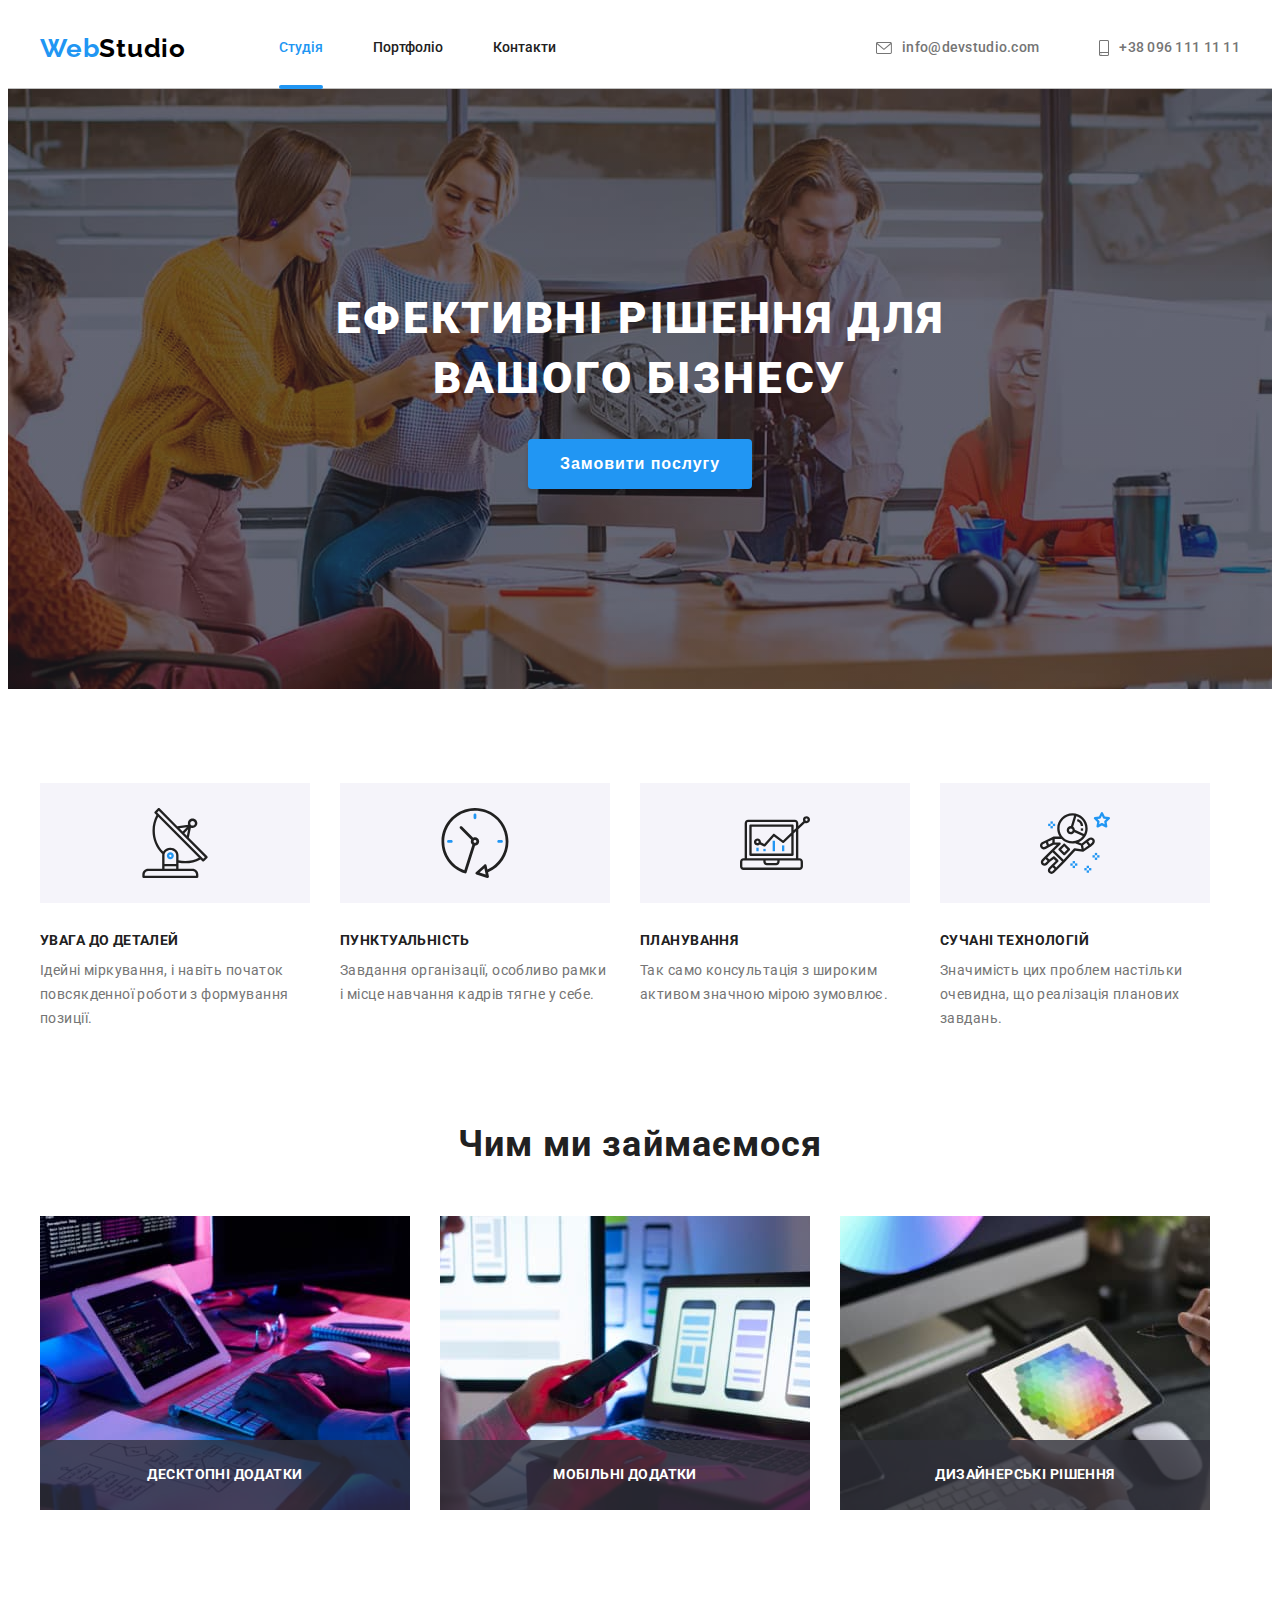
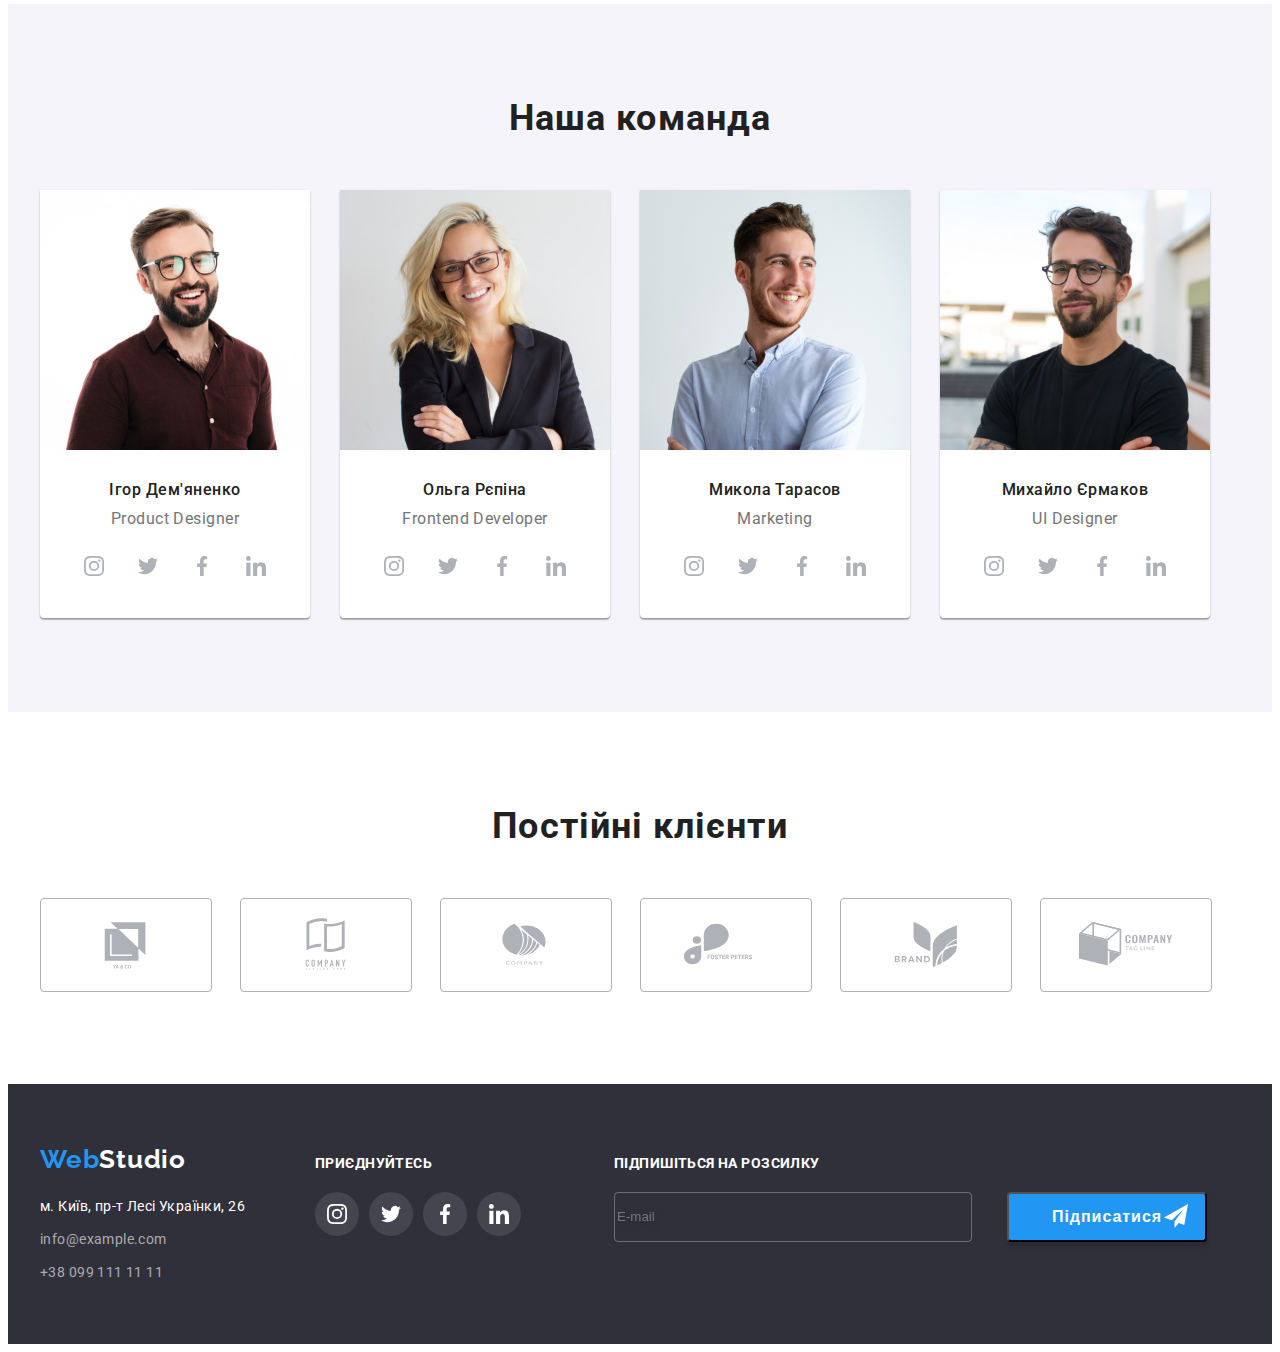
==== index.html @ d1cb7e13 "hw6" ====
<!DOCTYPE html>
<html lang="uk">
	<head>
		<meta charset="UTF-8" />
		<meta http-equiv="X-UA-Compatible" content="IE=edge" />
		<meta name="viewport" content="width=device-width, initial-scale=1.0" />
		<title>homework02</title>
		<link rel="preconnect" href="https://fonts.googleapis.com" />
		<link rel="preconnect" href="https://fonts.gstatic.com" crossorigin />
		<link
			href="https://fonts.googleapis.com/css2?family=Raleway:wght@700&family=Roboto:wght@400;500;700;900&display=swap"
			rel="stylesheet"
		/>
		<link
			rel="stylesheet"
			href="https://cdnjs.cloudflare.com/ajax/libs/modern-normalize/1.1.0/modern-normalize.min.css"
			integrity="sha512-wpPYUAdjBVSE4KJnH1VR1HeZfpl1ub8YT/NKx4PuQ5NmX2tKuGu6U/JRp5y+Y8XG2tV+wKQpNHVUX03MfMFn9Q=="
			crossorigin="anonymous"
			referrerpolicy="no-referrer"
		/>
		<link rel="stylesheet" href="./css/styles.css" />
	</head>
	<body>
		<header class="header">
			<div class="container main-nav">
				<a href="./" class="logo link"><span class="loggo">Web</span>Studio</a>
				<nav class="header-nav">
					<ul class="header-list-nav list">
						<li class="item">
							<a href="" class="header-item link header-item-current current"> Студія</a>
						</li>
						<li class="item"><a href="./portfolio.html" class="header-item link"> Портфоліо</a></li>
						<li class="item"><a href="" class="header-item link"> Контакти</a></li>
					</ul>
				</nav>
				<ul class="header-list list">
					<li class="header-iten">
						<a href="mailto:info@devstudio.com" class="header-lisk link" link
							><svg class="header-icon" width="16" , height="12">
								<use href="./images/icons.svg#icon-envelope"></use>
							</svg>
							info@devstudio.com
						</a>
					</li>
					<li class="header-iten">
						<a href="tel:+380961111111" class="header-lisk link"
							><svg class="header-icon" width="10" , height="16">
								<use href="./images/icons.svg#icon-smartphone1"></use>
							</svg>
							+38 096 111 11 11
						</a>
					</li>
				</ul>
			</div>
		</header>
		<main>
			<section class="essential">
				<div class="container">
					<h1 class="essential-titel">
						Ефективні рішення для <br />
						вашого бізнесу
					</h1>
					<button type="button" class="essential-btn" data-modal-open>Замовити послугу</button>
				</div>
			</section>
			<section class="section">
				<div class="container">
					<h2 class="potfolio-title"></h2>
					<ul class="content-list list">
						<li class="content-item">
							<div class="potfolio-icon">
								<svg class="team-soc-icon" width="70" , height="70">
									<use href="./images/icons.svg#icon-antenna"></use>
								</svg>
							</div>
							<h3 class="content-title">Увага до деталей</h3>
							<p class="content-pre-title">
								Ідейні міркування, і навіть початок повсякденної роботи з формування позиції.
							</p>
						</li>
						<li class="content-item">
							<div class="potfolio-icon">
								<svg class="team-soc-icon" width="70" , height="70">
									<use href="./images/icons.svg#icon-clock"></use>
								</svg>
							</div>
							<h3 class="content-title">Пунктуальність</h3>
							<p class="content-pre-title">
								Завдання організації, особливо рамки і місце навчання кадрів тягне у себе.
							</p>
						</li>
						<li class="content-item">
							<div class="potfolio-icon">
								<svg class="team-soc-icon" width="70" , height="70">
									<use href="./images/icons.svg#icon-diagram"></use>
								</svg>
							</div>
							<h3 class="content-title">Планування</h3>
							<p class="content-pre-title">
								Так само консультація з широким активом значною мірою зумовлює.
							</p>
						</li>
						<li class="content-item">
							<div class="potfolio-icon">
								<svg class="team-soc-icon" width="70" , height="70">
									<use href="./images/icons.svg#icon-astronaut"></use>
								</svg>
							</div>
							<h3 class="content-title">Сучані технологій</h3>
							<p class="content-pre-title">
								Значимість цих проблем настільки очевидна, що реалізація планових завдань.
							</p>
						</li>
					</ul>
				</div>
			</section>
			<section class="section foto">
				<div class="container">
					<h2 class="foto-work">Чим ми займаємося</h2>
					<ul class="foto-list list">
						<li class="foto-item">
							<div class="foto-bottom">
								<img src="./images/box1.jpg" alt="box1" width="370" />
								<p class="work-lister">Десктопні додатки</p>
							</div>
						</li>
						<li class="foto-item">
							<div class="foto-bottom">
								<img src="./images/box2.jpg" alt="box2" width="370" />
								<p class="work-lister">Мобільні додатки</p>
							</div>
						</li>
						<li class="foto-item">
							<div class="foto-bottom">
								<img src="./images/box3.jpg" alt="box3" width="370" />
								<p class="work-lister">Дизайнерські рішення</p>
							</div>
						</li>
					</ul>
				</div>
			</section>
			<section class="section team">
				<div class="container">
					<h2 class="team-title">Наша команда</h2>
					<ul class="team-list list">
						<li class="team-item">
							<img src="./images/person1.jpg" alt="about" width="270" />
							<div class="team-data">
								<h3 class="team-name">Ігор Дем'яненко</h3>
								<p class="team-profession">Product Designer</p>
								<ul class="team-soc list">
									<li class="team-soc-item">
										<a href="" class="team-soc-link link">
											<svg class="team-soc-icon" width="20" , height="20">
												<use href="./images/icons.svg#icon-instagram"></use>
											</svg>
										</a>
									</li>
									<li class="team-soc-item">
										<a href="" class="team-soc-link link">
											<svg class="team-soc-icon" width="20" , height="20">
												<use href="./images/icons.svg#icon-twitter	"></use>
											</svg>
										</a>
									</li>
									<li class="team-soc-item">
										<a href="" class="team-soc-link link"
											><svg class="team-soc-icon" width="20" , height="20">
												<use href="./images/icons.svg#icon-facebook"></use>
											</svg>
										</a>
									</li>
									<li class="team-soc-item">
										<a href="" class="team-soc-link link"
											><svg class="team-soc-icon" width="20" , height="20">
												<use href="./images/icons.svg#icon-linkedin"></use>
											</svg>
										</a>
									</li>
								</ul>
							</div>
						</li>
						<li class="team-item">
							<img src="./images/person2.jpg" alt="about" width="270" />
							<div class="team-data">
								<h3 class="team-name">Ольга Рєпіна</h3>
								<p class="team-profession">Frontend Developer</p>
								<ul class="team-soc list">
									<li class="team-soc-item">
										<a href="" class="team-soc-link link">
											<svg class="team-soc-icon" width="20" , height="20">
												<use href="./images/icons.svg#icon-instagram"></use>
											</svg>
										</a>
									</li>
									<li class="team-soc-item">
										<a href="" class="team-soc-link link">
											<svg class="team-soc-icon" width="20" , height="20">
												<use href="./images/icons.svg#icon-twitter	"></use>
											</svg>
										</a>
									</li>
									<li class="team-soc-item">
										<a href="" class="team-soc-link link"
											><svg class="team-soc-icon" width="20" , height="20">
												<use href="./images/icons.svg#icon-facebook"></use>
											</svg>
										</a>
									</li>
									<li class="team-soc-item">
										<a href="" class="team-soc-link link"
											><svg class="team-soc-icon" width="20" , height="20">
												<use href="./images/icons.svg#icon-linkedin"></use>
											</svg>
										</a>
									</li>
								</ul>
							</div>
						</li>
						<li class="team-item">
							<img src="./images/person3.jpg" alt="about" width="270" />
							<div class="team-data">
								<h3 class="team-name">Микола Тарасов</h3>
								<p class="team-profession">Marketing</p>
								<ul class="team-soc list">
									<li class="team-soc-item">
										<a href="" class="team-soc-link link">
											<svg class="team-soc-icon" width="20" , height="20">
												<use href="./images/icons.svg#icon-instagram"></use>
											</svg>
										</a>
									</li>
									<li class="team-soc-item">
										<a href="" class="team-soc-link link">
											<svg class="team-soc-icon" width="20" , height="20">
												<use href="./images/icons.svg#icon-twitter	"></use>
											</svg>
										</a>
									</li>
									<li class="team-soc-item">
										<a href="" class="team-soc-link link"
											><svg class="team-soc-icon" width="20" , height="20">
												<use href="./images/icons.svg#icon-facebook"></use>
											</svg>
										</a>
									</li>
									<li class="team-soc-item">
										<a href="" class="team-soc-link link"
											><svg class="team-soc-icon" width="20" , height="20">
												<use href="./images/icons.svg#icon-linkedin"></use>
											</svg>
										</a>
									</li>
								</ul>
							</div>
						</li>
						<li class="team-item">
							<img src="./images/person4.jpg" alt="about" width="270" />
							<div class="team-data">
								<h3 class="team-name">Михайло Єрмаков</h3>
								<p class="team-profession">UI Designer</p>
								<ul class="team-soc list">
									<li class="team-soc-item">
										<a href="" class="team-soc-link link">
											<svg class="team-soc-icon" width="20" , height="20">
												<use href="./images/icons.svg#icon-instagram"></use>
											</svg>
										</a>
									</li>
									<li class="team-soc-item">
										<a href="" class="team-soc-link link">
											<svg class="team-soc-icon" width="20" , height="20">
												<use href="./images/icons.svg#icon-twitter	"></use>
											</svg>
										</a>
									</li>
									<li class="team-soc-item">
										<a href="" class="team-soc-link link"
											><svg class="team-soc-icon" width="20" , height="20">
												<use href="./images/icons.svg#icon-facebook"></use>
											</svg>
										</a>
									</li>
									<li class="team-soc-item">
										<a href="" class="team-soc-link link"
											><svg class="team-soc-icon" width="20" , height="20">
												<use href="./images/icons.svg#icon-linkedin"></use>
											</svg>
										</a>
									</li>
								</ul>
							</div>
						</li>
					</ul>
				</div>
			</section>
			<section class="section client">
				<div class="container">
					<h2 class="client-title">Постійні клієнти</h2>
					<ul class="client-list list">
						<li class="client-item">
							<a href="" class="client-soc-link link">
								<svg class="client-soc-icon" width="106" , height="60">
									<use href="./images/icons.svg#icon-Logo1"></use>
								</svg>
							</a>
						</li>
						<li class="client-item">
							<a href="" class="client-soc-link link">
								<svg class="client-soc-icon" width="106" , height="60">
									<use href="./images/icons.svg#icon-Logo2"></use>
								</svg>
							</a>
						</li>
						<li class="client-item">
							<a href="" class="client-soc-link link">
								<svg class="client-soc-icon" width="106" , height="60">
									<use href="./images/icons.svg#icon-Logo3"></use>
								</svg>
							</a>
						</li>
						<li class="client-item">
							<a href="" class="client-soc-link link">
								<svg class="client-soc-icon" width="106" , height="60">
									<use href="./images/icons.svg#icon-Logo4"></use>
								</svg>
							</a>
						</li>
						<li class="client-item">
							<a href="" class="client-soc-link link">
								<svg class="client-soc-icon" width="106" , height="60">
									<use href="./images/icons.svg#icon-Logo5"></use>
								</svg>
							</a>
						</li>
						<li class="client-item">
							<a href="" class="client-soc-link link">
								<svg class="client-soc-icon" width="106" , height="60">
									<use href="./images/icons.svg#icon-Logo6"></use>
								</svg>
							</a>
						</li>
					</ul>
				</div>
			</section>
		</main>
		<footer class="contacts">
			<div class="container hvdvome">
				<div class="flecsy">
					<a href="./" class="logo-contacts link"><span class="loggo">Web</span>Studio</a>
					<address class="info">
						<ul class="info-list list">
							<li class="info-item">
								<a
									class="info-address link"
									href="https://goo.gl/maps/SW1nA3isdETWnzQe9"
									target="_blank"
									rel="noopener nereferrer nofollow"
								>
									м. Київ, пр-т Лесі Українки, 26
								</a>
							</li>
							<li class="info-item">
								<a href="mailto:info@example.com" class="info-mail link">info@example.com</a>
							</li>
							<li class="info-item">
								<a href="tel:+380991111111" class="info-tel link">+38 099 111 11 11</a>
							</li>
						</ul>
					</address>
				</div>
				<div class="footer-continer flecsy">
					<p class="footer-title">приєднуйтесь</p>
					<ul class="footer-soc list">
						<li class="footer-soc-item">
							<a href="" class="footer-soc-link link">
								<svg class="footer-soc-icon" width="20" , height="20">
									<use href="./images/icons.svg#icon-instagram"></use>
								</svg>
							</a>
						</li>
						<li class="footer-soc-item">
							<a href="" class="footer-soc-link link">
								<svg class="footer-soc-icon" width="20" , height="20">
									<use href="./images/icons.svg#icon-twitter	"></use>
								</svg>
							</a>
						</li>
						<li class="footer-soc-item">
							<a href="" class="footer-soc-link link"
								><svg class="footer-soc-icon" width="20" , height="20">
									<use href="./images/icons.svg#icon-facebook"></use>
								</svg>
							</a>
						</li>
						<li class="footer-soc-item">
							<a href="" class="footer-soc-link link"
								><svg class="footer-soc-icon" width="20" , height="20">
									<use href="./images/icons.svg#icon-linkedin"></use>
								</svg>
							</a>
						</li>
					</ul>
				</div>
				<div class="footer-letter">
					<p class="text-soc-it">Підпишіться на розсилку</p>
					<form class="srth">
						<input type="text"
					 	    class="footer-letter-mail" 
						    name="footer-letter-mail" 
						    placeholder="E-mail">
							<div class="footer-letter-bt">
						<button type="submit" class="button sent-letter">Підписатися</button>
						<svg class="footer-letter-icon" width="24" , height="24">
							<use href="./images/icons.svg#icon-icon-send"></use>
						</svg>
					</div>
					</form>
				</div>
			</div>
		</footer>
		<div class="backdrop is-hidden" data-modal>
			<div class="modal">
				<button type="button" class="btn-modal" data-modal-close>
					<svg class="modal-icon" width="11" , height="11">
						<use href="./images/icons.svg#icon-Vector"></use>
					</svg>
				</button>
				<p class="modal-title">Залиште свої дані, ми вам передзвонимо</p>
				<form class="modal-form">
					<div class="form-field">
						<label for="dfgh" class="input-title">Ім'я</label>
						<div class="input-wrap">
							<input type="text" class="form-input" name="user-name" id="dfgh" />
				            <svg class="input-icon" width="18" height="18" > 
					        <use href="./images/icons.svg#icon-person-name1"></use>
				            </svg>
						
					</div>
					<div class="form-field">
						<label for="scfdsc" class="input-title">Телефон</label>
						<div class="input-wrap">
							<input type="tel" class="form-input" name="user-tel" id="scfdsc" />
							<svg class="input-icon" width="18" height="18" > 
							<use href="./images/icons.svg#icon-person-tel"></use>
							</svg>
						</div>
					</div>
					<div class="form-field">
						<label for="vbnm" class="input-title">Пошта</label>
						<div class="input-wrap">
							<input type="email" class="form-input" name="user-email" id="vbnm"/>
							<svg class="input-icon" width="18" height="18" > 
							<use href="./images/icons.svg#icon-person-email"></use>
								</svg>
						</div>
					</div>
					<div class="form-field">
						<label for="user-coment" class="input-title">Коментар</label>
							<textarea 
							name="user-coment" 
							id="user-coment"
							class="modal-text"
							placeholder="Введіть текст"
							></textarea>
						</div>
						<div class="form-field">
							<input 
							type="checkbox"  
							name="user-polyci" 
							value="true" 
							class="input-check potfolio-title"
							id="user-polyci">
							<label for="user-polyci" class="form-polyci">Погоджуюся з розсилкою та приймаю <span class="check-polyci">Умови договору</span> </label>
						</div>
					<button type="submit" class="btn-form">Відправити</button>
				</form>
			</div>
		</div>
		<script src="./js/modal.js"></script>
	</body>
</html>
---- css/styles.css ----
:root {
	--second--title--color: #757575;
	--main--title--black: #2196f3;
	--item--color--white: #ffffff;
	--main--item--color: #212121;
}

p,
h1,
h2,
h3,
h4,
h5,
h6 {
	margin: 0;
}

ul {
	margin: 0;
	padding-left: 0;
}

body {
	font-family: Roboto, sans-serif;
}

.list {
	list-style: none;
}

.link {
	text-decoration: none;
	display: block;
}
.container {
	width: 1200px;
	padding-left: 15px;
	padding-right: 15px;
	margin: 0 auto;
}
.section {
	padding: 94px 0;
}
/*-----logo-----*/
.logo {
	font-family: 'Raleway';
	font-weight: 700;
	font-size: 26px;
	line-height: 1.19;
	letter-spacing: 0.03em;
	color: #000000;
}

.loggo {
	color: var(--main--title--black);
}

/*-----header-----*/

.header {
	border-bottom: 1px solid silver;
	margin-right: auto;
	margin-left: auto;
}
.header-nav {
	margin-left: 93px;
}

.header-list-nav {
	display: flex;
	position: relative;
}

.header-list-nav .item:not(:last-child) {
	margin-right: 50px;
}

.header-lisk {
	font-size: 14px;
	line-height: 1.14;
	letter-spacing: 0.02em;
	color: var(--second--title--color);
	align-items: center;
}

.header-list {
	display: flex;
	justify-content: center;
	gap: 10px;
}

.header-item {
	position: relative;
	display: block;
	padding-top: 32px;
	padding-bottom: 32px;
	font-weight: 500;
	font-size: 14px;
	line-height: 1.14;
	color: var(--main--item--color);
	transition: color 250ms cubic-bezier(0.4, 0, 0.2, 1);
}

.header-list {
	display: flex;
	margin-left: auto;
}
.header-list .header-iten + .header-iten {
	margin-left: 50px;
}

.header-lisk {
	display: flex;
	justify-content: center;
	gap: 10px;
	transition: color 250ms cubic-bezier(0.4, 0, 0.2, 1);
}

.header-icon {
	fill: currentColor;
}

.header-iten {
	font-weight: 500;
	font-size: 14px;
	line-height: 1.14;
	color: var(--main--item--color);
}
.main-nav {
	display: flex;
	align-items: center;
}

.header-item.current::after {
	content: '';
	display: block;
	width: 100%;
	height: 4px;
	border-radius: 2px;
	background-color: #2196f3;
	position: absolute;
	bottom: -1px;
	left: 0;
}

.header-item-current {
	color: var(--main--title--black);
}

.header-item:focus,
.header-item:hover {
	color: var(--main--title--black);
}

.header-lisk:focus,
.header-lisk:hover {
	color: var(--main--title--black);
}

.header-list-nav.header-itemt::after {
	content: '';
	display: block;

	background: #2196f3;
	border-radius: 2px;
	width: 100%;
	height: 4px;

	position: absolute;
}

/*-----essential-----*/

.essential {
	background-color: #c4c4c4;
	background-image: linear-gradient(rgba(47, 48, 58, 0.4), rgba(47, 48, 58, 0.4)),
		url(../images/hero.jpg);
	text-align: center;
	background-size: auto;
	padding-top: 200px;
	padding-bottom: 200px;
	max-width: 1600px;
	background-repeat: no-repeat;
	background-position: center;
	margin: 0 auto;
}
.essential-titel {
	font-weight: 900;
	font-size: 44px;
	line-height: 1.36;
	letter-spacing: 0.06em;
	text-transform: uppercase;
	color: var(--item--color--white);
}

.essential-btn {
	margin-top: 30px;
	margin-left: auto;
	margin-right: auto;
}
.essential-btn {
	font-weight: 700;
	font-size: 16px;
	line-height: 1.88;
	align-items: center;
	text-align: center;
	letter-spacing: 0.06em;
	background: var(--main--title--black);
	color: var(--item--color--white);
	cursor: pointer;
	border: none;
	box-shadow: 0px 4px 4px rgba(0, 0, 0, 0.15);
	border-radius: 4px;
	padding: 10px 32px;
	transition: background-color 250ms cubic-bezier(0.4, 0, 0.2, 1);
}
.essential-btn :focus,
.essential-btn :hover {
	background-color: #188ce8;
}

/*-----content-----*/
.content-list {
	display: flex;
	flex-wrap: wrap;
}
.content-list .content-item:not(:last-child) {
	margin-right: 30px;
}
.content-item {
	width: 270px;
}

.content-title {
	font-weight: 700;
	font-size: 14px;
	line-height: 1.14;
	letter-spacing: 0.03em;
	text-transform: uppercase;
	color: var(--main--item--color);
	margin-bottom: 10px;
}

.content-pre-title {
	font-size: 14px;
	line-height: 1.71;
	letter-spacing: 0.03em;
	color: var(--second--title--color);
}

.potfolio-icon {
	width: 270px;
	height: 120px;
	background-color: #f5f4fa;
	display: flex;
	justify-content: center;
	align-items: center;
	margin-bottom: 30px;
}
/*-----foto---hero--*/

.foto {
	padding-top: 0;
}

.foto-item:not(:last-child) {
	margin-right: 30px;
}

.foto-list {
	display: flex;
}

img {
	width: auto;
	display: block;
	max-width: 100%;
}
.foto-work,
.hero-title {
	font-weight: 700;
	font-size: 36px;
	line-height: 1.16;
	text-align: center;
	letter-spacing: 0.03em;
	color: var(--main--item--color);
	margin-bottom: 50px;
}

.foto-bottom {
	position: relative;
}

.work-lister {
	display: flex;
	align-items: center;
	justify-content: center;
	font-weight: 700;
	font-size: 14px;
	line-height: 1.14;
	letter-spacing: 0.03em;
	text-transform: uppercase;
	color: #ffffff;
	background: rgba(47, 48, 58, 0.8);
	position: absolute;
	width: 100%;
	height: 70px;
	bottom: 0px;
}

/*----team------*/

.team-list {
	display: flex;
}
.team-item {
	width: 270px;
	height: 428px;
	left: calc(50% - 270px / 2 - 450px);
	top: calc(50% - 428px / 2 + 532px);
	background: #ffffff;
	box-shadow: 0px 1px 3px rgba(0, 0, 0, 0.12), 0px 1px 1px rgba(0, 0, 0, 0.14),
		0px 2px 1px rgba(0, 0, 0, 0.2);
	border-radius: 0px 0px 4px 4px;
}

.team {
	background-color: #f5f4fa;
}
.team-title {
	font-weight: 700;
	font-size: 36px;
	line-height: 1.16;
	text-align: center;
	letter-spacing: 0.03em;
	color: #212121;
	margin-bottom: 50px;
}

.team-name {
	font-weight: 500;
	font-size: 16px;
	line-height: 1.19;
	text-align: center;
	letter-spacing: 0.03em;
	color: var(--main--item--color);
	margin-bottom: 10px;
}

.team-profession {
	font-size: 16px;
	line-height: 1.19;
	text-align: center;
	letter-spacing: 0.03em;
	color: var(--second--title--color);
	margin-bottom: 16px;
}
.team-data {
	padding-top: 30px;
	padding-bottom: 30px;
}
.team-item:not(:last-child) {
	margin-right: 30px;
}

.team-soc {
	display: flex;
	justify-content: center;
	gap: 10px;
}

.team-soc-link {
	width: 44px;
	height: 44px;
	border-radius: 50%;
	background-color: #ffffff;
	display: flex;
	align-items: center;
	justify-content: center;
	transition: background-color 250ms cubic-bezier(0.4, 0, 0.2, 1);
}

.team-soc-icon {
	fill: #afb1b8;
	transition: fill 250ms cubic-bezier(0.4, 0, 0.2, 1);
}

.team-soc-link:hover,
.team-soc-link:focus {
	background-color: #2196f3;
}

.team-soc-link:hover .team-soc-icon,
.team-soc-link:focus .team-soc-icon {
	fill: #ffffff;
}

/*-----client------*/

.client-list {
	display: flex;
}

.client-title {
	font-weight: 700;
	font-size: 36px;
	line-height: 1.16;
	text-align: center;
	letter-spacing: 0.03em;
	color: #212121;
	margin-bottom: 50px;
}

.client-item {
	width: 170px;
	height: 92px;
}

.client-item:not(:last-child) {
	margin-right: 30px;
}

.client-soc-link {
	outline: none;
	width: 100%;
	height: 100%;
	display: flex;
	align-items: center;
	justify-content: center;
	border: 1px solid #afb1b8;
	border-radius: 4px;
	transition: border 250ms cubic-bezier(0.4, 0, 0.2, 1), border-radius cubic-bezier(0.4, 0, 0.2, 1);
}

.client-soc-link:focus,
.client-soc-link:hover {
	border: 1px solid #2196f3;
	border-radius: 4px;
}

.client-soc-icon {
	fill: #afb1b8;
	transition: fill 250ms cubic-bezier(0.4, 0, 0.2, 1);
}

.client-soc-link:hover .client-soc-icon,
.client-soc-link:focus .client-soc-icon {
	fill: #2196f3;
}

/*----contacts----*/

.contacts {
	background-color: #2f303a;
	padding-top: 60px;
	padding-bottom: 60px;
	margin: 0 auto;
}
.info-item {
	font-style: normal;
	font-size: 14px;
	line-height: 1.71;
	letter-spacing: 0.03em;
}

.info-address {
	letter-spacing: 0.03em;
	color: var(--item--color--white);
}

.info-mail,
.info-tel {
	color: rgba(255, 255, 255, 0.6);
}
.logo-contacts {
	font-family: 'Raleway';
	font-weight: 700;
	font-size: 26px;
	line-height: 1.19;
	letter-spacing: 0.03em;
	color: var(--item--color--white);
	margin-bottom: 20px;
}

/* ---- -footer-continer------- */

.hvdvome {
	display: flex;
	gap: 70px;
	align-items: baseline;
}

.footer-title {
	font-weight: 700;
	font-size: 14px;
	line-height: 1.14;
	letter-spacing: 0.03em;
	text-transform: uppercase;
	color: #ffffff;
	margin-bottom: 20px;
}

.footer-soc {
	display: flex;
	justify-content: center;
	gap: 10px;
}

.footer-soc-link {
	width: 44px;
	height: 44px;
	border-radius: 50%;
	background: rgba(255, 255, 255, 0.1);
	display: flex;
	align-items: center;
	justify-content: center;
	transition: background-color 250ms cubic-bezier(0.4, 0, 0.2, 1);
}

.footer-soc-icon {
	fill: #ffffff;
	transition: background-color 250ms cubic-bezier(0.4, 0, 0.2, 1);
}

.footer-soc-link:hover,
.footer-soc-link:focus {
	background-color: #2196f3;
}

.footer-soc-link:hover .team-soc-icon,
.footer-soc-link:focus .team-soc-icon {
	fill: #ffffff;
}

.text-soc-it {
	font-weight: 700;
	font-size: 14px;
	line-height: 1.14;
	letter-spacing: 0.03em;
	text-transform: uppercase;
	color: #ffffff;
	margin-bottom: 20px;
}

.footer-letter-mail {
	position: absolute;
	width: 358px;
	height: 50px;
	box-sizing: border-box;
	border: 1px solid rgba(255, 255, 255, 0.3);
	background-color: rgba(33, 149, 243, 0);
	border-radius: 4px;
}

.sent-letter {
	position: absolute;
    width: 200px;
	height: 50px;
	margin-left: 393px;
	justify-content: center;
	background: #2196f3;
	box-shadow: 0px 4px 4px rgba(0, 0, 0, 0.15);
	border-radius: 4px;
}

.footer-letter-mail::placeholder {
	filter: drop-shadow(0px 4px 4px rgba(0, 0, 0, 0.15));
}
.button {
	font-weight: 700;
	font-size: 16px;
	line-height: 1.87;
	display: flex;
	align-items: center;
	text-align: center;
	letter-spacing: 0.06em;
	color: #ffffff;
}

.footer-letter {
	margin-left: 23px;
}
.srth {
	position: relative;
}
.footer-letter-icon {
position: absolute;
margin-left: 550px;
transform: translateY(50%);
}
/* --------Портфоліо---------- */

.potfolio-title {
	position: absolute;
	white-space: nowrap;
	width: 1px;
	height: 1px;
	overflow: hidden;
	border: 0;
	padding: 0;
	clip: rect(0 0 0 0);
	clip-path: inset(50%);
	margin: -1px;
}
.filter {
	display: flex;
	justify-content: center;
}
.filter-item:not(:last-child) {
	margin-right: 8px;
}

.filter-btn {
	font-weight: 500;
	font-size: 16px;
	line-height: 1.65;
	text-align: center;
	letter-spacing: 0.03em;
	color: var(--main--item--color);
	background-color: #f5f4fa;
	border: none;
	cursor: pointer;
	border-radius: 4px;
	padding: 6px 22px;
	transition: background-color 250ms cubic-bezier(0.4, 0, 0.2, 1),
		color 250ms cubic-bezier(0.4, 0, 0.2, 1), box-shadow 250ms cubic-bezier(0.4, 0, 0.2, 1);
}

.work-link-asd:hover .work-top-text,
.work-link-asd:focus .work-top-text {
	transform: translateY(0);
}

.work-link-asd:hover,
.work-link-asd:focus {
	box-shadow: 0px 1px 1px rgba(0, 0, 0, 0.12), 0px 4px 4px rgba(0, 0, 0, 0.06),
		1px 4px 6px rgba(0, 0, 0, 0.16);
}

.work-link {
	position: relative;
	overflow: hidden;
}

.work-top-text {
	position: absolute;
	top: 0;
	font-size: 18px;
	line-height: 1.55;
	letter-spacing: 0.03em;
	color: #ffffff;
	background: rgba(33, 150, 243, 0.9);
	padding: 63px 24px;
	height: 100%;
	transform: translateY(100%);
	transition: 250ms cubic-bezier(0.4, 0, 0.2, 1);
}

.work-item {
	display: flex;
	flex-wrap: wrap;
	gap: 30px;
	margin-top: 50px;
	font-weight: 700;
	font-size: 18px;
	line-height: 2;
	letter-spacing: 0.06em;
}
.work-list {
	transition: box-shadow 250ms cubic-bezier(0.4, 0, 0.2, 1);
}

.work-item.work-list:nth-last-child(-n + 3) {
	margin-bottom: 30px;
}

.work-title {
	font-weight: 700;
	font-size: 18px;
	line-height: 2;
	letter-spacing: 0.06em;
	color: var(--main--item--color);
	margin-bottom: 4px;
}

.work-data {
	padding: 20px 24px 20px 24px;
	border-left: 1px solid #eeeeee;
	border-right: 1px solid #eeeeee;
	border-bottom: 1px solid #eeeeee;
}

.work-pre-title {
	font-weight: 400;
	font-size: 16px;
	line-height: 1.88;
	letter-spacing: 0.03em;
	color: var(--second--title--color);
}

.info {
	margin-top: 20px;
}

.logo-contacts {
	display: inline;
	margin-top: 40px;
}

.info-list .info-item:not(:last-child) {
	margin-bottom: 9px;
}

.filter-btn:hover,
.filter-btn:focus {
	color: var(--item--color--white);
	background-color: var(--main--title--black);
	box-shadow: 0px 3px 1px rgba(0, 0, 0, 0.1), 0px 1px 2px rgba(0, 0, 0, 0.08),
		0px 2px 2px rgba(0, 0, 0, 0.12);
}
/* ---Модальне вікно---- */
.backdrop.is-hidden {
	visibility: hidden;
	opacity: 0;
	pointer-events: none;
}
.backdrop {
	position: fixed;
	top: 0;
	width: 100%;
	height: 100%;
	background-color: rgba(0, 0, 0, 0.2);
	transition: opacity 250ms cubic-bezier(0.4, 0, 0.2, 1),
		visibility 250ms cubic-bezier(0.4, 0, 0.2, 1);
}

.modal {
	position: absolute;
	width: 528px;
	height: 581px;
	background: #ffffff;
	box-shadow: 0px 1px 3px rgba(0, 0, 0, 0.12), 0px 1px 1px rgba(0, 0, 0, 0.14),
		0px 2px 1px rgba(0, 0, 0, 0.2);
	border-radius: 4px;
	top: 50%;
	left: 50%;
	padding-top: 38px;
	padding-left: 45px;
	padding-right: 35px;
	transform: translate(-50%, -50%) scale(1);
	transition: transform 250ms cubic-bezier(0.4, 0, 0.2, 1);
}

.backdrop.is-hidden .modal {
	transform: translate(-50%, -50%) scale(0);
	min-height: 0;
}

.btn-modal {
	position: absolute;
	right: 8px;
	top: 8px;
	background: #ffffff;
	border: 1px solid rgba(0, 0, 0, 0.1);
	width: 30px;
	height: 30px;
	cursor: pointer;
	border-radius: 50%;
	background-color: transparent;
}

.modal-icon {
	position: absolute;
	top: 50%;
	left: 50%;
	transform: translate(-50%, -50%);
}

.no-scroll {
	overflow: hidden;
}

.modal-title {
	font-weight: 700;
	font-size: 20px;
	line-height: 1.15;
	text-align: center;
	letter-spacing: 0.03em;
	color: #212121;
	margin-bottom: 12px;
}

.form-input {
	width: 100%;
	height: 40px;
	border: 1px solid rgba(33, 33, 33, 0.2);
	border-radius: 4px;
	padding-left: 42px;
	margin-top: 4px;
}

.input-title {
	font-size: 12px;
	line-height: 1.16;
	letter-spacing: 0.01em;
	color: #757575;
}

.input-icon {
	position: absolute;
	left: 12px;
	top: 50%;
	transform: translateY(-50%);
}

.modal-text {
	width: 100%;
	height: 120px;
	border: 1px solid rgba(33, 33, 33, 0.2);
	border-radius: 4px;
	resize: none;
	padding: 12px 16px;
	margin-top: 4px;
	margin-bottom: 20px;
}
.modal-form {
	position: relative;
}
.btn-form {
	font-weight: 700;
	font-size: 16px;
	line-height: 1.87;
	letter-spacing: 0.06em;
	color: #ffffff;
	background: #2196f3;
	box-shadow: 0px 4px 4px rgba(0, 0, 0, 0.15);
	border-radius: 4px;
	border: none;
	cursor: pointer;
	padding: 10px 52px;
	position: absolute;
	left: 50%;
	transform: translateX(-50%);
}


.form-field {
	margin-bottom: 10px;
}

.input-wrap {
	position: relative;
	margin-bottom: 10px;
}

.form-input:focus {
	outline-color: #2196f3;
}

.form-input:focus + .input-icon {
	fill: #2196f3;
}

.modal-text:focus {
	outline-color: #2196f3;
}

.btn-modal:focus,
.btn-modal:hover {
	fill: #2196f3;
}

.form-polyci {
	font-size: 14px;
	line-height: 1.71;
	letter-spacing: 0.03em;
	color: #757575;
	display: flex;
	justify-content: center;
	align-items: center;
	margin-bottom: 20px;
}

.check-polyci {
	font-size: 14px;
	line-height: 1.71;
	letter-spacing: 0.03em;
	text-decoration-line: underline;
	color: #2196f3;
}

.form-polyci::before {
	content: ' ';
	width: 16px;
	height: 15px;
	border: 2px solid #212121;
	border-radius: 3px;
	margin-right: 8px;
	transition: background-color 250ms cubic-bezier(0.4, 0, 0.2, 1);
}

.input-check:checked + .form-polyci::before {
	background-color: #2196f3;
	border-radius: 2px;
	background-image: url(../images/galochka.svg);
	border: none;
	background-repeat: no-repeat;
	background-position: center;
}
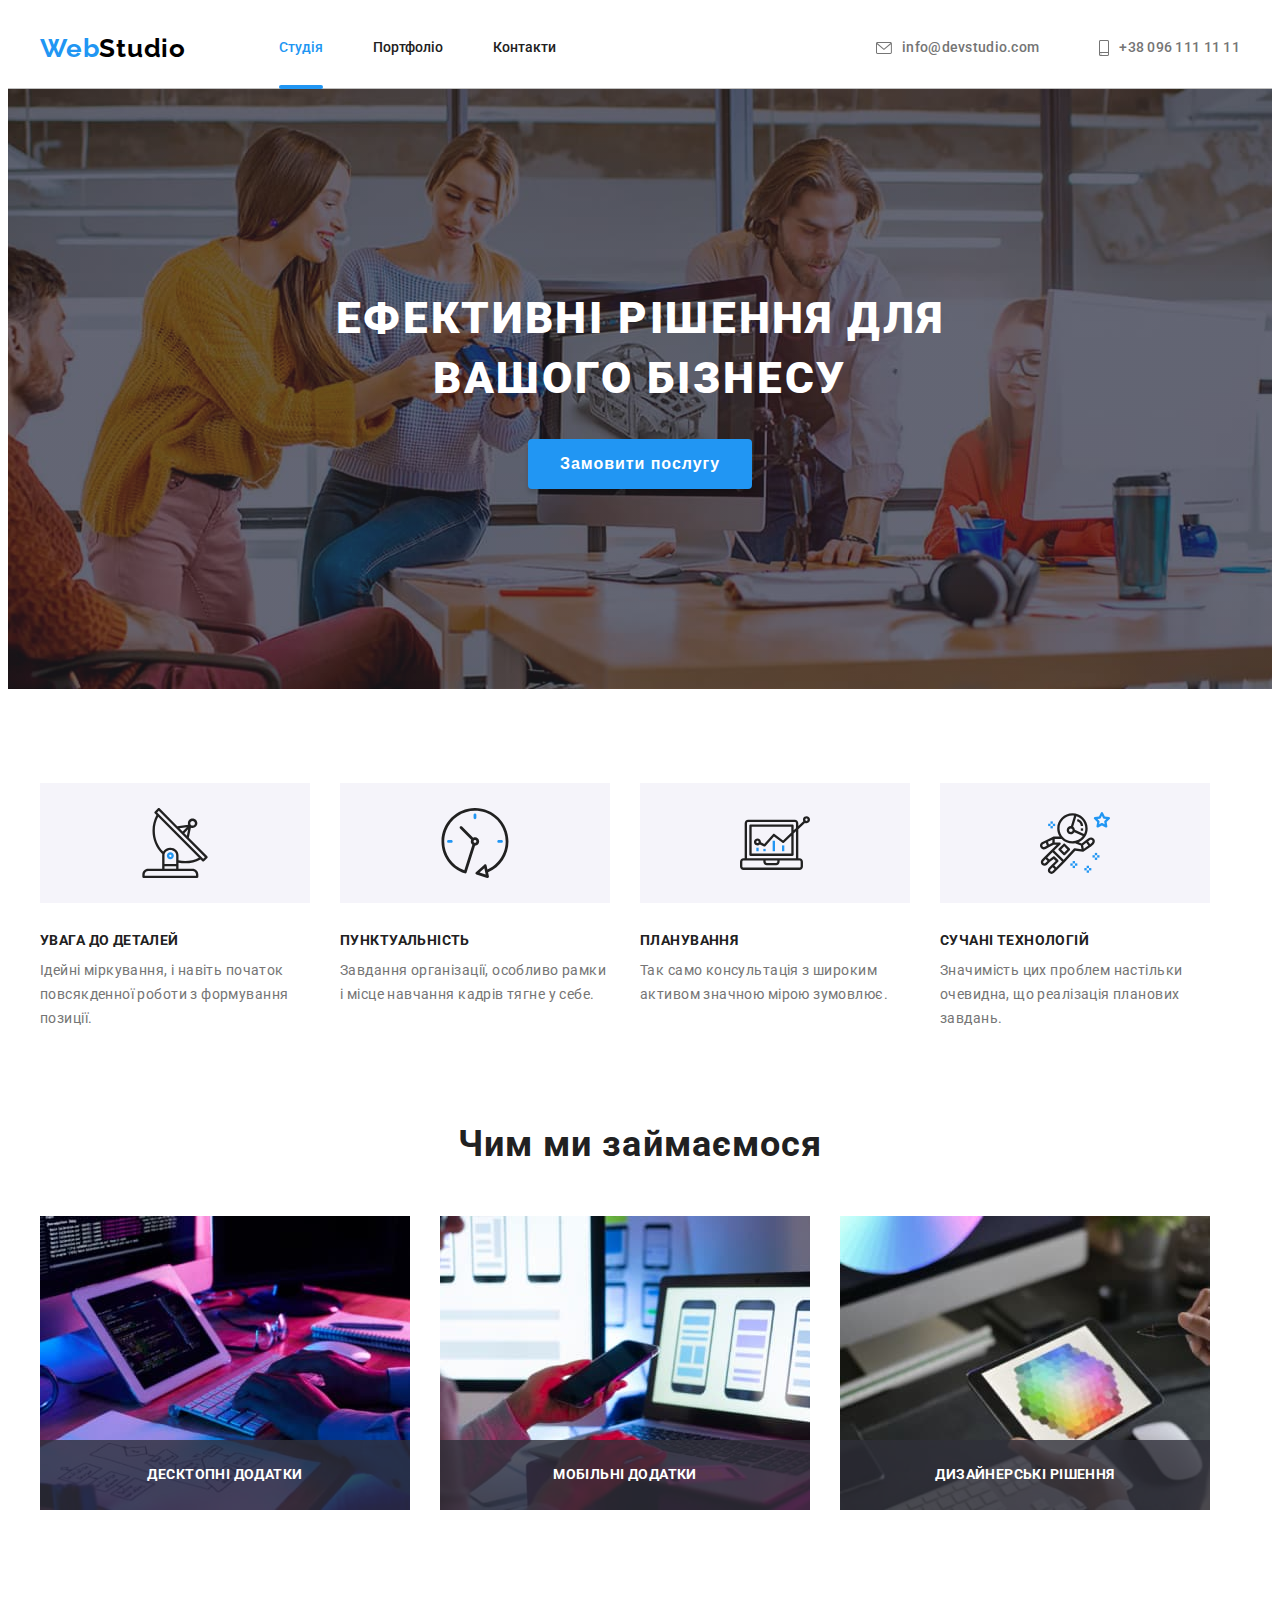
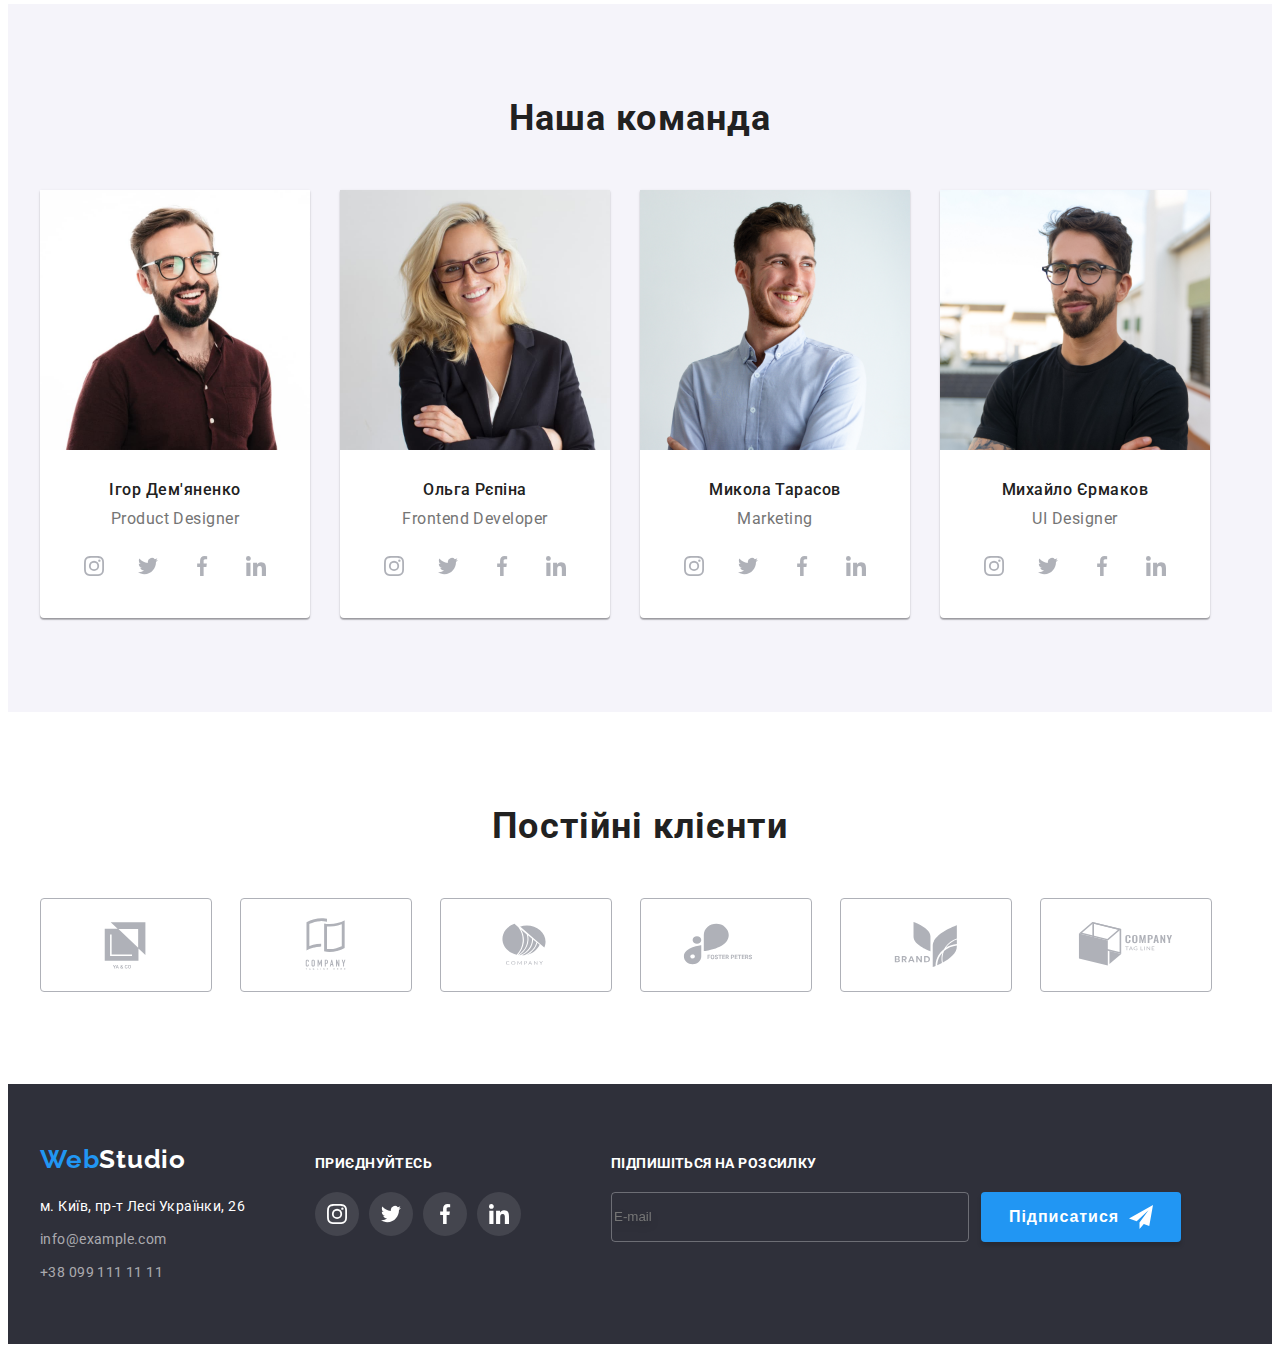
==== commit e6741a57: "hm06" ====
--- a/index.html
+++ b/index.html
@@ -35,8 +35,8 @@
 				</nav>
 				<ul class="header-list list">
 					<li class="header-iten">
-						<a href="mailto:info@devstudio.com" class="header-lisk link" link
-							><svg class="header-icon" width="16" , height="12">
+						<a href="mailto:info@devstudio.com" class="header-lisk link"
+							><svg class="header-icon" width="16" height="12">
 								<use href="./images/icons.svg#icon-envelope"></use>
 							</svg>
 							info@devstudio.com
@@ -44,7 +44,7 @@
 					</li>
 					<li class="header-iten">
 						<a href="tel:+380961111111" class="header-lisk link"
-							><svg class="header-icon" width="10" , height="16">
+							><svg class="header-icon" width="10" height="16">
 								<use href="./images/icons.svg#icon-smartphone1"></use>
 							</svg>
 							+38 096 111 11 11
@@ -65,11 +65,11 @@
 			</section>
 			<section class="section">
 				<div class="container">
-					<h2 class="potfolio-title"></h2>
+					<h2 class="potfolio-title">Невидимий контейнер</h2>
 					<ul class="content-list list">
 						<li class="content-item">
 							<div class="potfolio-icon">
-								<svg class="team-soc-icon" width="70" , height="70">
+								<svg class="team-soc-icon" width="70" height="70">
 									<use href="./images/icons.svg#icon-antenna"></use>
 								</svg>
 							</div>
@@ -80,7 +80,7 @@
 						</li>
 						<li class="content-item">
 							<div class="potfolio-icon">
-								<svg class="team-soc-icon" width="70" , height="70">
+								<svg class="team-soc-icon" width="70" height="70">
 									<use href="./images/icons.svg#icon-clock"></use>
 								</svg>
 							</div>
@@ -91,7 +91,7 @@
 						</li>
 						<li class="content-item">
 							<div class="potfolio-icon">
-								<svg class="team-soc-icon" width="70" , height="70">
+								<svg class="team-soc-icon" width="70" height="70">
 									<use href="./images/icons.svg#icon-diagram"></use>
 								</svg>
 							</div>
@@ -102,7 +102,7 @@
 						</li>
 						<li class="content-item">
 							<div class="potfolio-icon">
-								<svg class="team-soc-icon" width="70" , height="70">
+								<svg class="team-soc-icon" width="70" height="70">
 									<use href="./images/icons.svg#icon-astronaut"></use>
 								</svg>
 							</div>
@@ -151,28 +151,28 @@
 								<ul class="team-soc list">
 									<li class="team-soc-item">
 										<a href="" class="team-soc-link link">
-											<svg class="team-soc-icon" width="20" , height="20">
+											<svg class="team-soc-icon" width="20" height="20">
 												<use href="./images/icons.svg#icon-instagram"></use>
 											</svg>
 										</a>
 									</li>
 									<li class="team-soc-item">
 										<a href="" class="team-soc-link link">
-											<svg class="team-soc-icon" width="20" , height="20">
+											<svg class="team-soc-icon" width="20" height="20">
 												<use href="./images/icons.svg#icon-twitter	"></use>
 											</svg>
 										</a>
 									</li>
 									<li class="team-soc-item">
 										<a href="" class="team-soc-link link"
-											><svg class="team-soc-icon" width="20" , height="20">
+											><svg class="team-soc-icon" width="20" height="20">
 												<use href="./images/icons.svg#icon-facebook"></use>
 											</svg>
 										</a>
 									</li>
 									<li class="team-soc-item">
 										<a href="" class="team-soc-link link"
-											><svg class="team-soc-icon" width="20" , height="20">
+											><svg class="team-soc-icon" width="20" height="20">
 												<use href="./images/icons.svg#icon-linkedin"></use>
 											</svg>
 										</a>
@@ -188,28 +188,28 @@
 								<ul class="team-soc list">
 									<li class="team-soc-item">
 										<a href="" class="team-soc-link link">
-											<svg class="team-soc-icon" width="20" , height="20">
+											<svg class="team-soc-icon" width="20" height="20">
 												<use href="./images/icons.svg#icon-instagram"></use>
 											</svg>
 										</a>
 									</li>
 									<li class="team-soc-item">
 										<a href="" class="team-soc-link link">
-											<svg class="team-soc-icon" width="20" , height="20">
+											<svg class="team-soc-icon" width="20" height="20">
 												<use href="./images/icons.svg#icon-twitter	"></use>
 											</svg>
 										</a>
 									</li>
 									<li class="team-soc-item">
 										<a href="" class="team-soc-link link"
-											><svg class="team-soc-icon" width="20" , height="20">
+											><svg class="team-soc-icon" width="20" height="20">
 												<use href="./images/icons.svg#icon-facebook"></use>
 											</svg>
 										</a>
 									</li>
 									<li class="team-soc-item">
 										<a href="" class="team-soc-link link"
-											><svg class="team-soc-icon" width="20" , height="20">
+											><svg class="team-soc-icon" width="20" height="20">
 												<use href="./images/icons.svg#icon-linkedin"></use>
 											</svg>
 										</a>
@@ -225,28 +225,28 @@
 								<ul class="team-soc list">
 									<li class="team-soc-item">
 										<a href="" class="team-soc-link link">
-											<svg class="team-soc-icon" width="20" , height="20">
+											<svg class="team-soc-icon" width="20" height="20">
 												<use href="./images/icons.svg#icon-instagram"></use>
 											</svg>
 										</a>
 									</li>
 									<li class="team-soc-item">
 										<a href="" class="team-soc-link link">
-											<svg class="team-soc-icon" width="20" , height="20">
+											<svg class="team-soc-icon" width="20" height="20">
 												<use href="./images/icons.svg#icon-twitter	"></use>
 											</svg>
 										</a>
 									</li>
 									<li class="team-soc-item">
 										<a href="" class="team-soc-link link"
-											><svg class="team-soc-icon" width="20" , height="20">
+											><svg class="team-soc-icon" width="20" height="20">
 												<use href="./images/icons.svg#icon-facebook"></use>
 											</svg>
 										</a>
 									</li>
 									<li class="team-soc-item">
 										<a href="" class="team-soc-link link"
-											><svg class="team-soc-icon" width="20" , height="20">
+											><svg class="team-soc-icon" width="20" height="20">
 												<use href="./images/icons.svg#icon-linkedin"></use>
 											</svg>
 										</a>
@@ -262,28 +262,28 @@
 								<ul class="team-soc list">
 									<li class="team-soc-item">
 										<a href="" class="team-soc-link link">
-											<svg class="team-soc-icon" width="20" , height="20">
+											<svg class="team-soc-icon" width="20" height="20">
 												<use href="./images/icons.svg#icon-instagram"></use>
 											</svg>
 										</a>
 									</li>
 									<li class="team-soc-item">
 										<a href="" class="team-soc-link link">
-											<svg class="team-soc-icon" width="20" , height="20">
+											<svg class="team-soc-icon" width="20" height="20">
 												<use href="./images/icons.svg#icon-twitter	"></use>
 											</svg>
 										</a>
 									</li>
 									<li class="team-soc-item">
 										<a href="" class="team-soc-link link"
-											><svg class="team-soc-icon" width="20" , height="20">
+											><svg class="team-soc-icon" width="20" height="20">
 												<use href="./images/icons.svg#icon-facebook"></use>
 											</svg>
 										</a>
 									</li>
 									<li class="team-soc-item">
 										<a href="" class="team-soc-link link"
-											><svg class="team-soc-icon" width="20" , height="20">
+											><svg class="team-soc-icon" width="20" height="20">
 												<use href="./images/icons.svg#icon-linkedin"></use>
 											</svg>
 										</a>
@@ -300,42 +300,42 @@
 					<ul class="client-list list">
 						<li class="client-item">
 							<a href="" class="client-soc-link link">
-								<svg class="client-soc-icon" width="106" , height="60">
+								<svg class="client-soc-icon" width="106" height="60">
 									<use href="./images/icons.svg#icon-Logo1"></use>
 								</svg>
 							</a>
 						</li>
 						<li class="client-item">
 							<a href="" class="client-soc-link link">
-								<svg class="client-soc-icon" width="106" , height="60">
+								<svg class="client-soc-icon" width="106" height="60">
 									<use href="./images/icons.svg#icon-Logo2"></use>
 								</svg>
 							</a>
 						</li>
 						<li class="client-item">
 							<a href="" class="client-soc-link link">
-								<svg class="client-soc-icon" width="106" , height="60">
+								<svg class="client-soc-icon" width="106" height="60">
 									<use href="./images/icons.svg#icon-Logo3"></use>
 								</svg>
 							</a>
 						</li>
 						<li class="client-item">
 							<a href="" class="client-soc-link link">
-								<svg class="client-soc-icon" width="106" , height="60">
+								<svg class="client-soc-icon" width="106" height="60">
 									<use href="./images/icons.svg#icon-Logo4"></use>
 								</svg>
 							</a>
 						</li>
 						<li class="client-item">
 							<a href="" class="client-soc-link link">
-								<svg class="client-soc-icon" width="106" , height="60">
+								<svg class="client-soc-icon" width="106" height="60">
 									<use href="./images/icons.svg#icon-Logo5"></use>
 								</svg>
 							</a>
 						</li>
 						<li class="client-item">
 							<a href="" class="client-soc-link link">
-								<svg class="client-soc-icon" width="106" , height="60">
+								<svg class="client-soc-icon" width="106" height="60">
 									<use href="./images/icons.svg#icon-Logo6"></use>
 								</svg>
 							</a>
@@ -345,7 +345,7 @@
 			</section>
 		</main>
 		<footer class="contacts">
-			<div class="container hvdvome">
+			<div class="container rozsulka">
 				<div class="flecsy">
 					<a href="./" class="logo-contacts link"><span class="loggo">Web</span>Studio</a>
 					<address class="info">
@@ -369,33 +369,33 @@
 						</ul>
 					</address>
 				</div>
-				<div class="footer-continer flecsy">
+				<div class="footer-continer ">
 					<p class="footer-title">приєднуйтесь</p>
 					<ul class="footer-soc list">
 						<li class="footer-soc-item">
 							<a href="" class="footer-soc-link link">
-								<svg class="footer-soc-icon" width="20" , height="20">
+								<svg class="footer-soc-icon" width="20" height="20">
 									<use href="./images/icons.svg#icon-instagram"></use>
 								</svg>
 							</a>
 						</li>
 						<li class="footer-soc-item">
 							<a href="" class="footer-soc-link link">
-								<svg class="footer-soc-icon" width="20" , height="20">
+								<svg class="footer-soc-icon" width="20" height="20">
 									<use href="./images/icons.svg#icon-twitter	"></use>
 								</svg>
 							</a>
 						</li>
 						<li class="footer-soc-item">
 							<a href="" class="footer-soc-link link"
-								><svg class="footer-soc-icon" width="20" , height="20">
+								><svg class="footer-soc-icon" width="20" height="20">
 									<use href="./images/icons.svg#icon-facebook"></use>
 								</svg>
 							</a>
 						</li>
 						<li class="footer-soc-item">
 							<a href="" class="footer-soc-link link"
-								><svg class="footer-soc-icon" width="20" , height="20">
+								><svg class="footer-soc-icon" width="20" height="20">
 									<use href="./images/icons.svg#icon-linkedin"></use>
 								</svg>
 							</a>
@@ -404,17 +404,18 @@
 				</div>
 				<div class="footer-letter">
 					<p class="text-soc-it">Підпишіться на розсилку</p>
-					<form class="srth">
-						<input type="text"
-					 	    class="footer-letter-mail" 
-						    name="footer-letter-mail" 
-						    placeholder="E-mail">
-							<div class="footer-letter-bt">
-						<button type="submit" class="button sent-letter">Підписатися</button>
-						<svg class="footer-letter-icon" width="24" , height="24">
-							<use href="./images/icons.svg#icon-icon-send"></use>
-						</svg>
-					</div>
+					<form class="footer-form">
+						<input
+							type="text"
+							class="footer-letter-mail"
+							name="footer-letter-mail"
+							placeholder="E-mail"
+						/>
+							<button type="submit" class="btn-footer-text sent-letter">
+								Підписатися<svg class="footer-letter-icon" width="24" height="24">
+									<use href="./images/icons.svg#icon-icon-send"></use>
+								</svg>
+							</button>
 					</form>
 				</div>
 			</div>
@@ -422,7 +423,7 @@
 		<div class="backdrop is-hidden" data-modal>
 			<div class="modal">
 				<button type="button" class="btn-modal" data-modal-close>
-					<svg class="modal-icon" width="11" , height="11">
+					<svg class="modal-icon" width="11" height="11">
 						<use href="./images/icons.svg#icon-Vector"></use>
 					</svg>
 				</button>
@@ -432,47 +433,50 @@
 						<label for="dfgh" class="input-title">Ім'я</label>
 						<div class="input-wrap">
 							<input type="text" class="form-input" name="user-name" id="dfgh" />
-				            <svg class="input-icon" width="18" height="18" > 
-					        <use href="./images/icons.svg#icon-person-name1"></use>
-				            </svg>
-						
+							<svg class="input-icon" width="18" height="18">
+								<use href="./images/icons.svg#icon-person-name1"></use>
+							</svg>
+						</div>
 					</div>
 					<div class="form-field">
 						<label for="scfdsc" class="input-title">Телефон</label>
 						<div class="input-wrap">
 							<input type="tel" class="form-input" name="user-tel" id="scfdsc" />
-							<svg class="input-icon" width="18" height="18" > 
-							<use href="./images/icons.svg#icon-person-tel"></use>
+							<svg class="input-icon" width="18" height="18">
+								<use href="./images/icons.svg#icon-person-tel"></use>
 							</svg>
 						</div>
 					</div>
 					<div class="form-field">
 						<label for="vbnm" class="input-title">Пошта</label>
 						<div class="input-wrap">
-							<input type="email" class="form-input" name="user-email" id="vbnm"/>
-							<svg class="input-icon" width="18" height="18" > 
-							<use href="./images/icons.svg#icon-person-email"></use>
-								</svg>
+							<input type="email" class="form-input" name="user-email" id="vbnm" />
+							<svg class="input-icon" width="18" height="18">
+								<use href="./images/icons.svg#icon-person-email"></use>
+							</svg>
 						</div>
 					</div>
-					<div class="form-field">
+					<div class="form-field-com">
 						<label for="user-coment" class="input-title">Коментар</label>
-							<textarea 
-							name="user-coment" 
+						<textarea
+							name="user-coment"
 							id="user-coment"
 							class="modal-text"
 							placeholder="Введіть текст"
-							></textarea>
-						</div>
-						<div class="form-field">
-							<input 
-							type="checkbox"  
-							name="user-polyci" 
-							value="true" 
+						></textarea>
+					</div>
+					<div class="form-field-com">
+						<input
+							type="checkbox"
+							name="user-polyci"
+							value="true"
 							class="input-check potfolio-title"
-							id="user-polyci">
-							<label for="user-polyci" class="form-polyci">Погоджуюся з розсилкою та приймаю <span class="check-polyci">Умови договору</span> </label>
-						</div>
+							id="user-polyci"
+						/>
+						<label for="user-polyci" class="form-polyci"
+							>Погоджуюся з розсилкою та приймаю <span class="check-polyci">Умови договору</span>
+						</label>
+					</div>
 					<button type="submit" class="btn-form">Відправити</button>
 				</form>
 			</div>
--- a/css/styles.css
+++ b/css/styles.css
@@ -484,9 +484,12 @@
 
 /* ---- -footer-continer------- */
 
-.hvdvome {
-	display: flex;
-	gap: 70px;
+.footer-continer {
+	margin-right: 90px;
+}
+
+.rozsulka {
+	display: flex;
 	align-items: baseline;
 }
 
@@ -543,7 +546,6 @@
 }
 
 .footer-letter-mail {
-	position: absolute;
 	width: 358px;
 	height: 50px;
 	box-sizing: border-box;
@@ -553,20 +555,28 @@
 }
 
 .sent-letter {
-	position: absolute;
-    width: 200px;
+	width: 200px;
 	height: 50px;
-	margin-left: 393px;
-	justify-content: center;
+	justify-content: center;
+	margin-left: 12px;
+	border: none;
 	background: #2196f3;
 	box-shadow: 0px 4px 4px rgba(0, 0, 0, 0.15);
 	border-radius: 4px;
 }
 
+.footer-letter-icon {
+margin-left: 10px;
+}
+
+.footer-form {
+	display: flex;
+}
+
 .footer-letter-mail::placeholder {
 	filter: drop-shadow(0px 4px 4px rgba(0, 0, 0, 0.15));
 }
-.button {
+.btn-footer-text {
 	font-weight: 700;
 	font-size: 16px;
 	line-height: 1.87;
@@ -577,17 +587,6 @@
 	color: #ffffff;
 }
 
-.footer-letter {
-	margin-left: 23px;
-}
-.srth {
-	position: relative;
-}
-.footer-letter-icon {
-position: absolute;
-margin-left: 550px;
-transform: translateY(50%);
-}
 /* --------Портфоліо---------- */
 
 .potfolio-title {
@@ -700,6 +699,7 @@
 
 .info {
 	margin-top: 20px;
+	margin-right: 70px;
 }
 
 .logo-contacts {
@@ -744,9 +744,7 @@
 	border-radius: 4px;
 	top: 50%;
 	left: 50%;
-	padding-top: 38px;
-	padding-left: 45px;
-	padding-right: 35px;
+	padding: 40px;
 	transform: translate(-50%, -50%) scale(1);
 	transition: transform 250ms cubic-bezier(0.4, 0, 0.2, 1);
 }
@@ -796,7 +794,6 @@
 	border: 1px solid rgba(33, 33, 33, 0.2);
 	border-radius: 4px;
 	padding-left: 42px;
-	margin-top: 4px;
 }
 
 .input-title {
@@ -814,6 +811,7 @@
 }
 
 .modal-text {
+	display: block;
 	width: 100%;
 	height: 120px;
 	border: 1px solid rgba(33, 33, 33, 0.2);
@@ -821,11 +819,9 @@
 	resize: none;
 	padding: 12px 16px;
 	margin-top: 4px;
-	margin-bottom: 20px;
-}
-.modal-form {
-	position: relative;
-}
+}
+
+
 .btn-form {
 	font-weight: 700;
 	font-size: 16px;
@@ -838,19 +834,21 @@
 	border: none;
 	cursor: pointer;
 	padding: 10px 52px;
-	position: absolute;
-	left: 50%;
-	transform: translateX(-50%);
-}
-
+	margin-right: auto;
+	margin-left: auto;
+}
 
 .form-field {
 	margin-bottom: 10px;
 }
 
+.form-field-com {
+	margin-bottom: 20px;
+}
+
 .input-wrap {
 	position: relative;
-	margin-bottom: 10px;
+	margin-top: 4px;
 }
 
 .form-input:focus {
